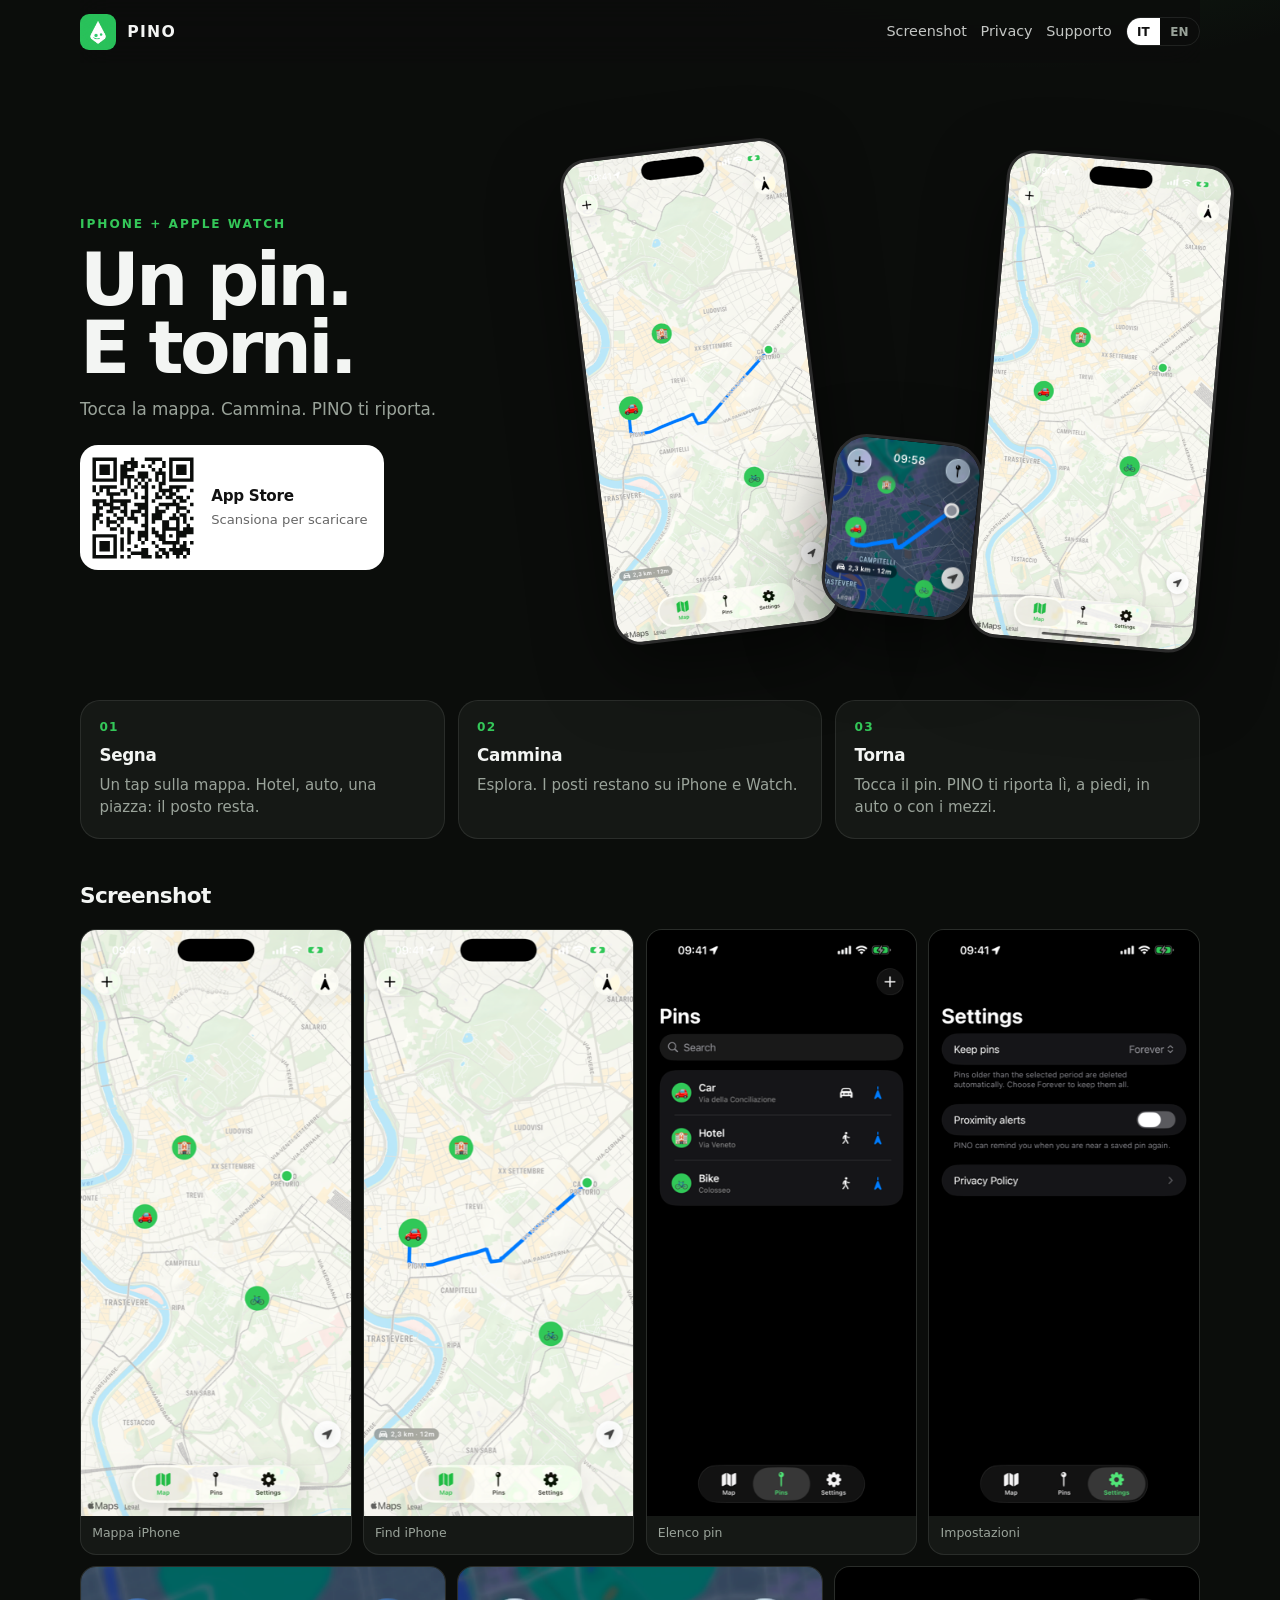
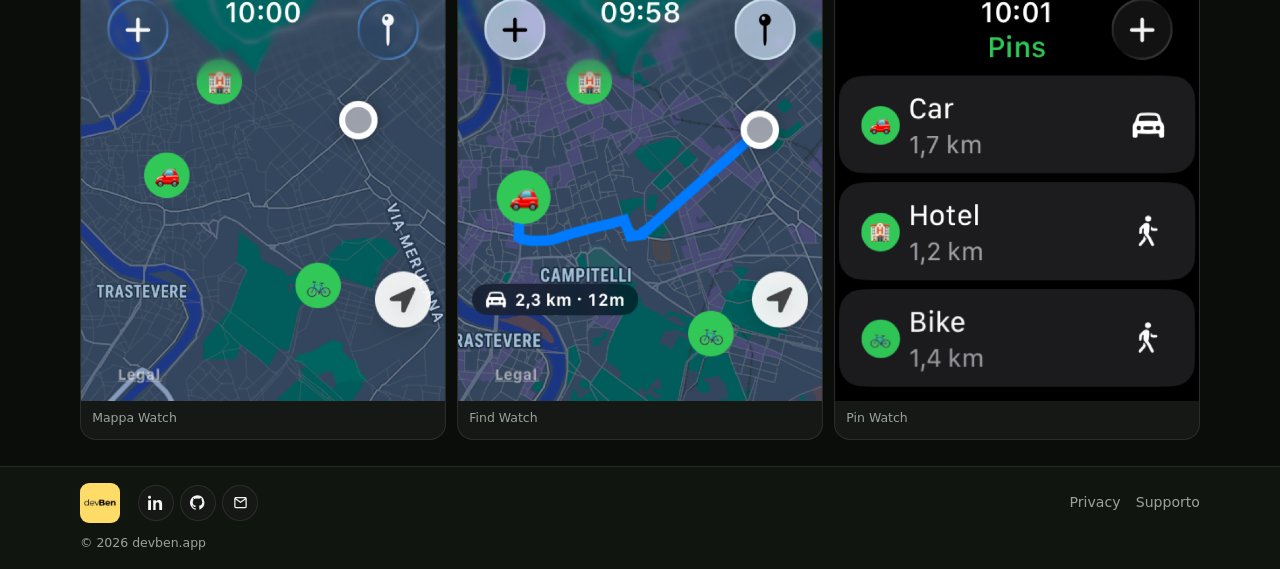
==== index.html @ 46a992b8 "- init" ====
<!DOCTYPE html>
<html lang="it">
<head>
  <meta charset="utf-8">
  <title>PINO</title>
  <link rel="canonical" href="docs/">
  <meta http-equiv="refresh" content="0; url=docs/">
  <script>location.replace("docs/");</script>
</head>
<body>
  <a href="docs/">PINO</a>
</body>
</html>
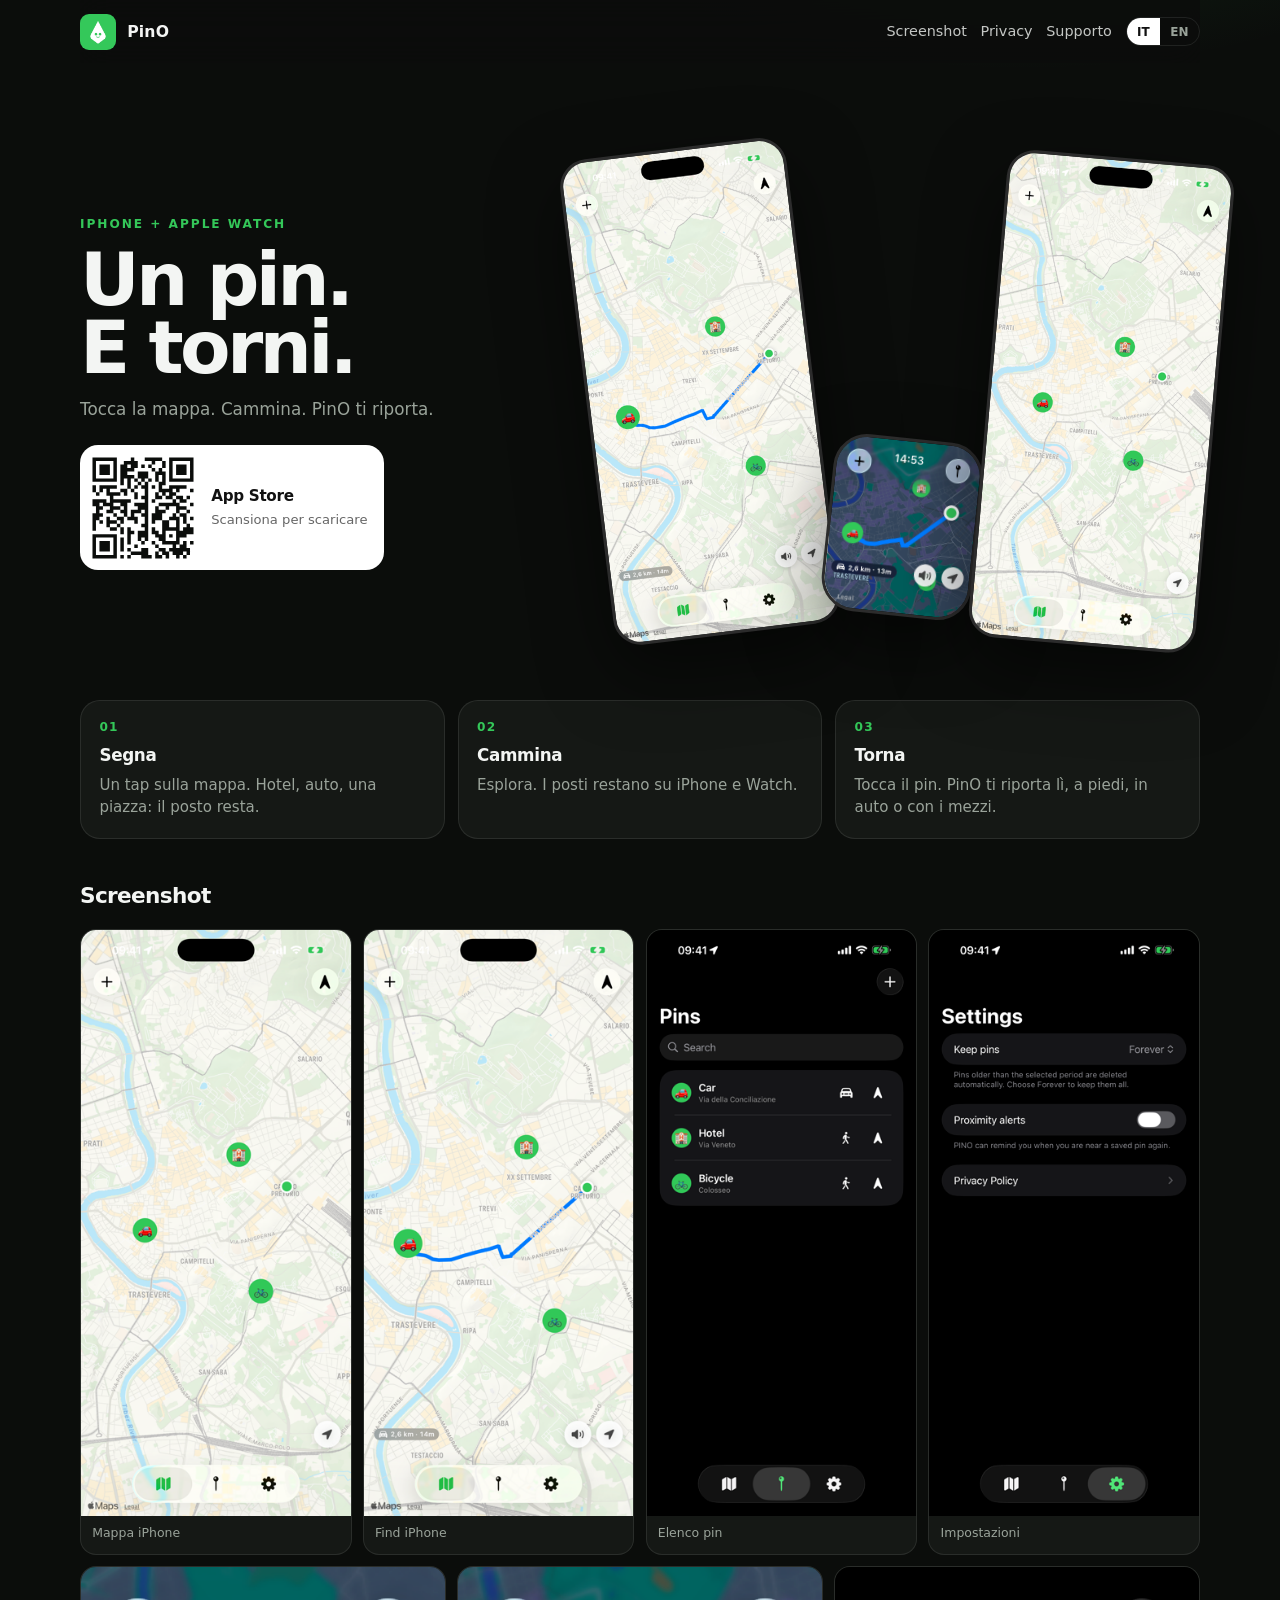
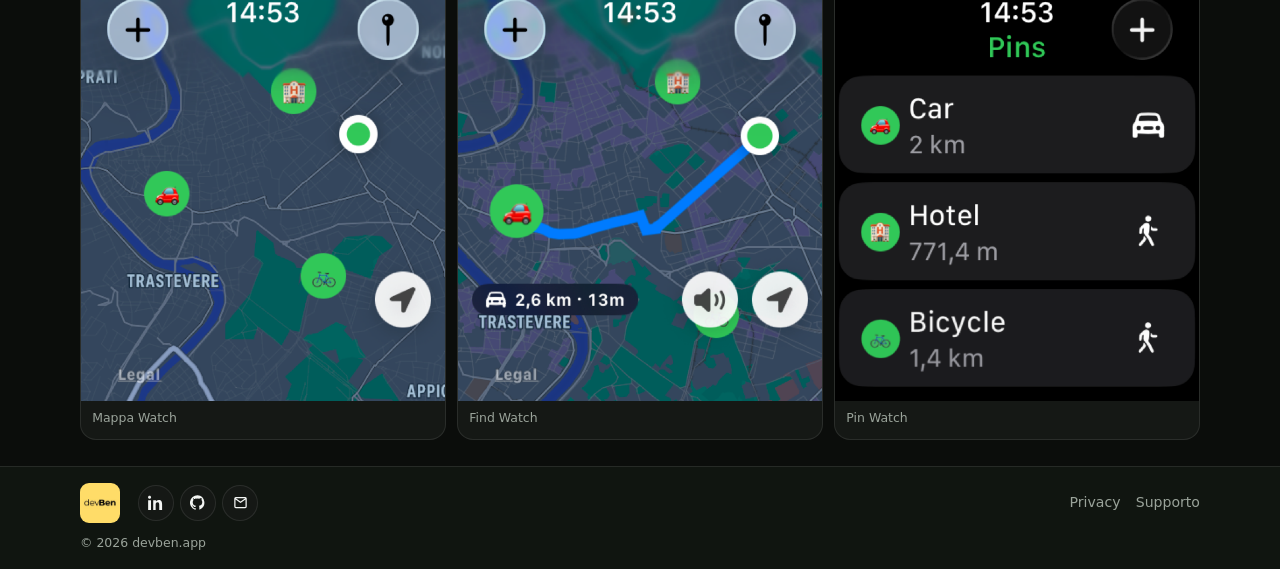
==== commit 696d66e6: "- init" ====
--- a/index.html
+++ b/index.html
@@ -2,12 +2,12 @@
 <html lang="it">
 <head>
   <meta charset="utf-8">
-  <title>PINO</title>
+  <title>PinO</title>
   <link rel="canonical" href="docs/">
   <meta http-equiv="refresh" content="0; url=docs/">
   <script>location.replace("docs/");</script>
 </head>
 <body>
-  <a href="docs/">PINO</a>
+  <a href="docs/">PinO</a>
 </body>
 </html>
